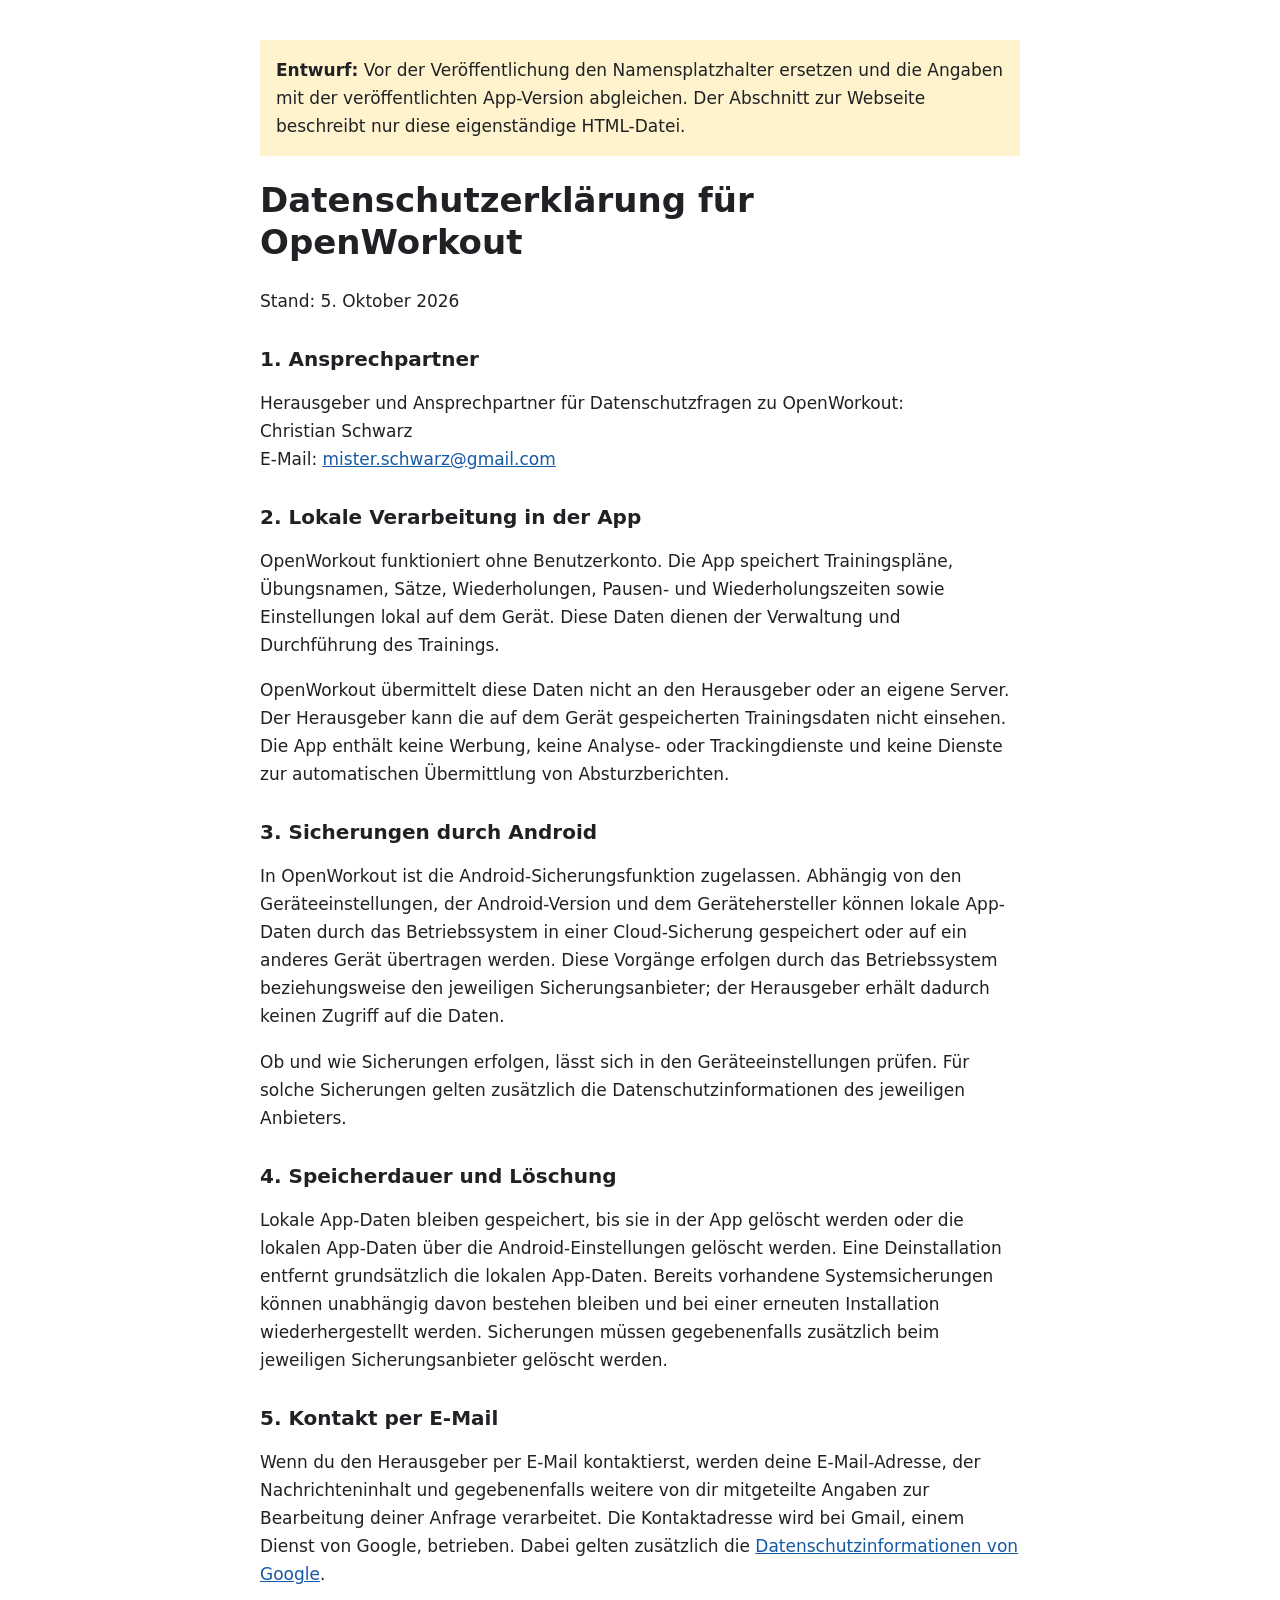
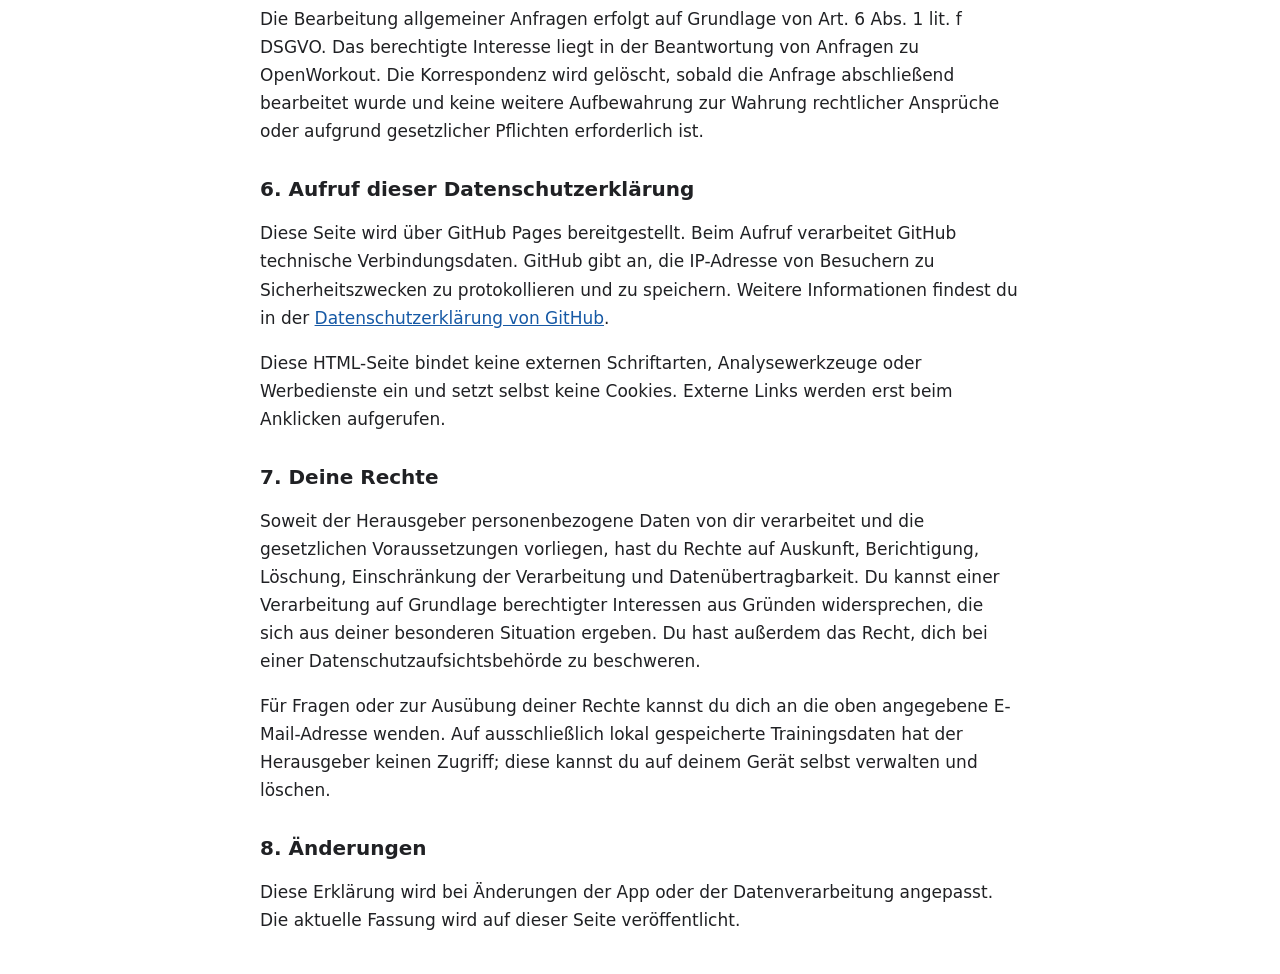
==== openworkout-privacy.html @ 38ae293f "open workout privacy doc" ====
<!doctype html>
<html lang="de">
<head>
  <meta charset="utf-8">
  <meta name="viewport" content="width=device-width, initial-scale=1">
  <title>Datenschutzerklärung – OpenWorkout</title>
  <style>
    body { max-width: 760px; margin: 40px auto; padding: 0 20px; font: 17px/1.65 system-ui, sans-serif; color: #202124; background: #fff; }
    h1, h2 { line-height: 1.25; }
    h2 { margin-top: 32px; font-size: 1.25rem; }
    a { color: #1659a5; }
    .draft { padding: 16px; background: #fff3cd; }
  </style>
</head>
<body>
  <main>
    <p class="draft"><strong>Entwurf:</strong> Vor der Veröffentlichung den Namensplatzhalter ersetzen und die Angaben mit der veröffentlichten App-Version abgleichen. Der Abschnitt zur Webseite beschreibt nur diese eigenständige HTML-Datei.</p>
    <h1>Datenschutzerklärung für OpenWorkout</h1>
    <p>Stand: 5. Oktober 2026</p>

    <h2>1. Ansprechpartner</h2>
    <p>Herausgeber und Ansprechpartner für Datenschutzfragen zu OpenWorkout:<br>
      Christian Schwarz<br>
      E-Mail: <a href="mailto:mister.schwarz@gmail.com">mister.schwarz@gmail.com</a>
    </p>

    <h2>2. Lokale Verarbeitung in der App</h2>
    <p>OpenWorkout funktioniert ohne Benutzerkonto. Die App speichert Trainingspläne, Übungsnamen, Sätze, Wiederholungen, Pausen- und Wiederholungszeiten sowie Einstellungen lokal auf dem Gerät. Diese Daten dienen der Verwaltung und Durchführung des Trainings.</p>
    <p>OpenWorkout übermittelt diese Daten nicht an den Herausgeber oder an eigene Server. Der Herausgeber kann die auf dem Gerät gespeicherten Trainingsdaten nicht einsehen. Die App enthält keine Werbung, keine Analyse- oder Trackingdienste und keine Dienste zur automatischen Übermittlung von Absturzberichten.</p>

    <h2>3. Sicherungen durch Android</h2>
    <p>In OpenWorkout ist die Android-Sicherungsfunktion zugelassen. Abhängig von den Geräteeinstellungen, der Android-Version und dem Gerätehersteller können lokale App-Daten durch das Betriebssystem in einer Cloud-Sicherung gespeichert oder auf ein anderes Gerät übertragen werden. Diese Vorgänge erfolgen durch das Betriebssystem beziehungsweise den jeweiligen Sicherungsanbieter; der Herausgeber erhält dadurch keinen Zugriff auf die Daten.</p>
    <p>Ob und wie Sicherungen erfolgen, lässt sich in den Geräteeinstellungen prüfen. Für solche Sicherungen gelten zusätzlich die Datenschutzinformationen des jeweiligen Anbieters.</p>

    <h2>4. Speicherdauer und Löschung</h2>
    <p>Lokale App-Daten bleiben gespeichert, bis sie in der App gelöscht werden oder die lokalen App-Daten über die Android-Einstellungen gelöscht werden. Eine Deinstallation entfernt grundsätzlich die lokalen App-Daten. Bereits vorhandene Systemsicherungen können unabhängig davon bestehen bleiben und bei einer erneuten Installation wiederhergestellt werden. Sicherungen müssen gegebenenfalls zusätzlich beim jeweiligen Sicherungsanbieter gelöscht werden.</p>

    <h2>5. Kontakt per E-Mail</h2>
    <p>Wenn du den Herausgeber per E-Mail kontaktierst, werden deine E-Mail-Adresse, der Nachrichteninhalt und gegebenenfalls weitere von dir mitgeteilte Angaben zur Bearbeitung deiner Anfrage verarbeitet. Die Kontaktadresse wird bei Gmail, einem Dienst von Google, betrieben. Dabei gelten zusätzlich die <a href="https://policies.google.com/privacy?hl=de">Datenschutzinformationen von Google</a>.</p>
    <p>Die Bearbeitung allgemeiner Anfragen erfolgt auf Grundlage von Art. 6 Abs. 1 lit. f DSGVO. Das berechtigte Interesse liegt in der Beantwortung von Anfragen zu OpenWorkout. Die Korrespondenz wird gelöscht, sobald die Anfrage abschließend bearbeitet wurde und keine weitere Aufbewahrung zur Wahrung rechtlicher Ansprüche oder aufgrund gesetzlicher Pflichten erforderlich ist.</p>

    <h2>6. Aufruf dieser Datenschutzerklärung</h2>
    <p>Diese Seite wird über GitHub Pages bereitgestellt. Beim Aufruf verarbeitet GitHub technische Verbindungsdaten. GitHub gibt an, die IP-Adresse von Besuchern zu Sicherheitszwecken zu protokollieren und zu speichern. Weitere Informationen findest du in der <a href="https://docs.github.com/en/site-policy/privacy-policies/github-general-privacy-statement">Datenschutzerklärung von GitHub</a>.</p>
    <p>Diese HTML-Seite bindet keine externen Schriftarten, Analysewerkzeuge oder Werbedienste ein und setzt selbst keine Cookies. Externe Links werden erst beim Anklicken aufgerufen.</p>

    <h2>7. Deine Rechte</h2>
    <p>Soweit der Herausgeber personenbezogene Daten von dir verarbeitet und die gesetzlichen Voraussetzungen vorliegen, hast du Rechte auf Auskunft, Berichtigung, Löschung, Einschränkung der Verarbeitung und Datenübertragbarkeit. Du kannst einer Verarbeitung auf Grundlage berechtigter Interessen aus Gründen widersprechen, die sich aus deiner besonderen Situation ergeben. Du hast außerdem das Recht, dich bei einer Datenschutzaufsichtsbehörde zu beschweren.</p>
    <p>Für Fragen oder zur Ausübung deiner Rechte kannst du dich an die oben angegebene E-Mail-Adresse wenden. Auf ausschließlich lokal gespeicherte Trainingsdaten hat der Herausgeber keinen Zugriff; diese kannst du auf deinem Gerät selbst verwalten und löschen.</p>

    <h2>8. Änderungen</h2>
    <p>Diese Erklärung wird bei Änderungen der App oder der Datenverarbeitung angepasst. Die aktuelle Fassung wird auf dieser Seite veröffentlicht.</p>
  </main>
</body>
</html>
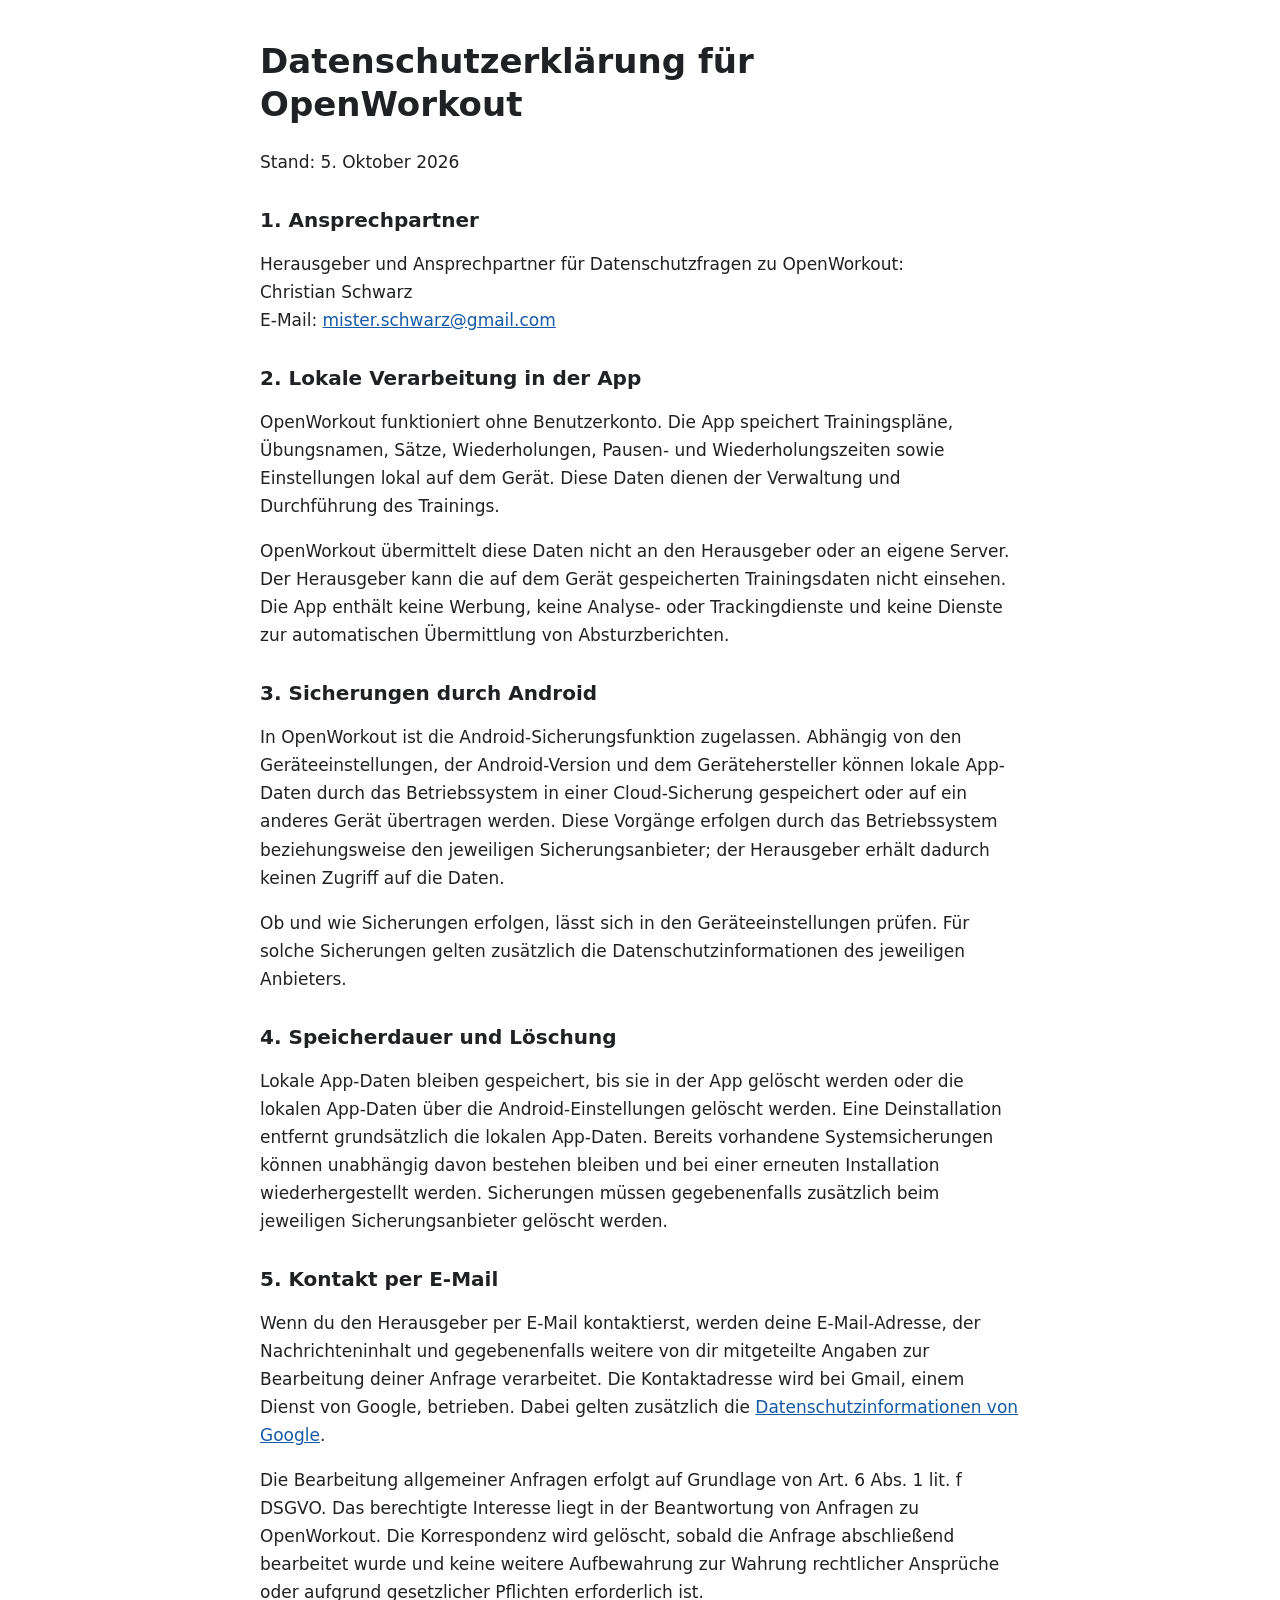
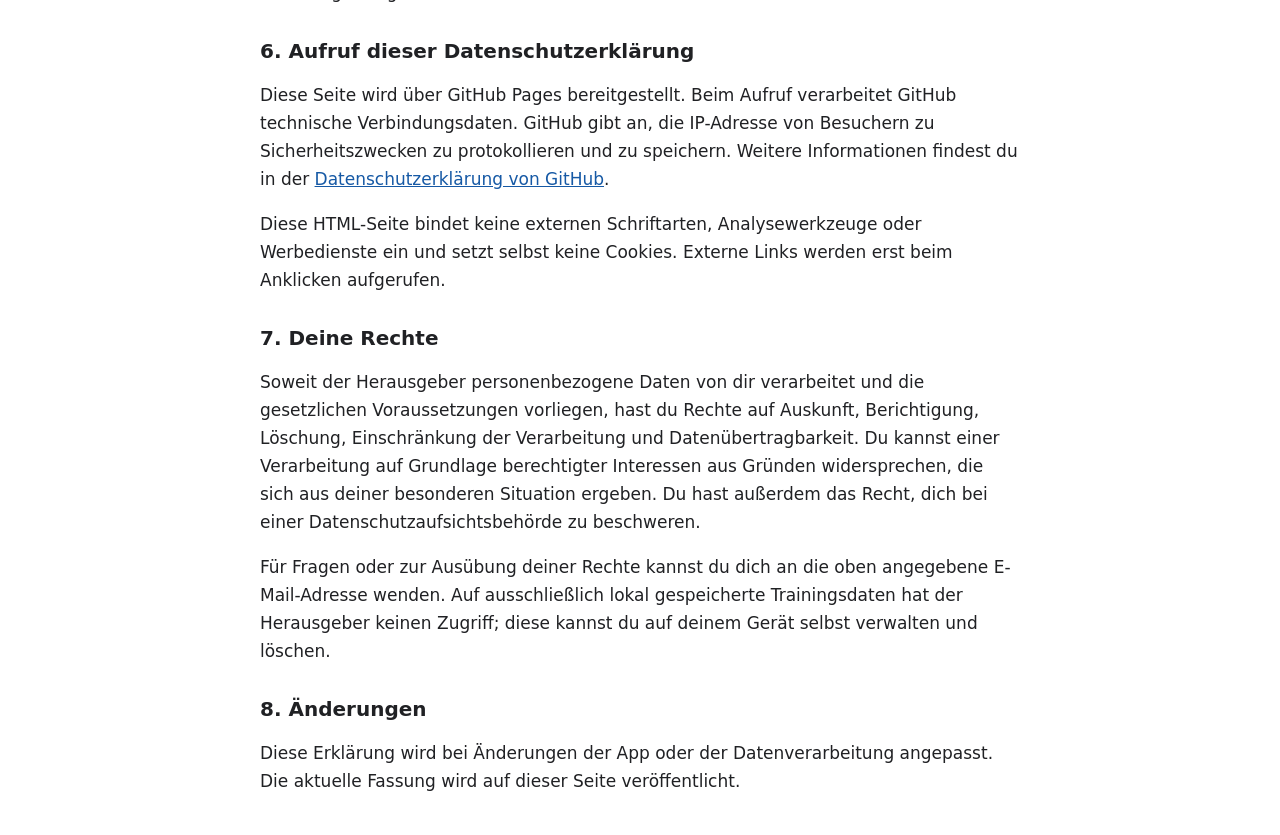
==== commit e3a9e018: "Update privacy policy by removing draft notice Removed draft notice from privacy policy." ====
--- a/openworkout-privacy.html
+++ b/openworkout-privacy.html
@@ -14,7 +14,7 @@
 </head>
 <body>
   <main>
-    <p class="draft"><strong>Entwurf:</strong> Vor der Veröffentlichung den Namensplatzhalter ersetzen und die Angaben mit der veröffentlichten App-Version abgleichen. Der Abschnitt zur Webseite beschreibt nur diese eigenständige HTML-Datei.</p>
+    
     <h1>Datenschutzerklärung für OpenWorkout</h1>
     <p>Stand: 5. Oktober 2026</p>
 
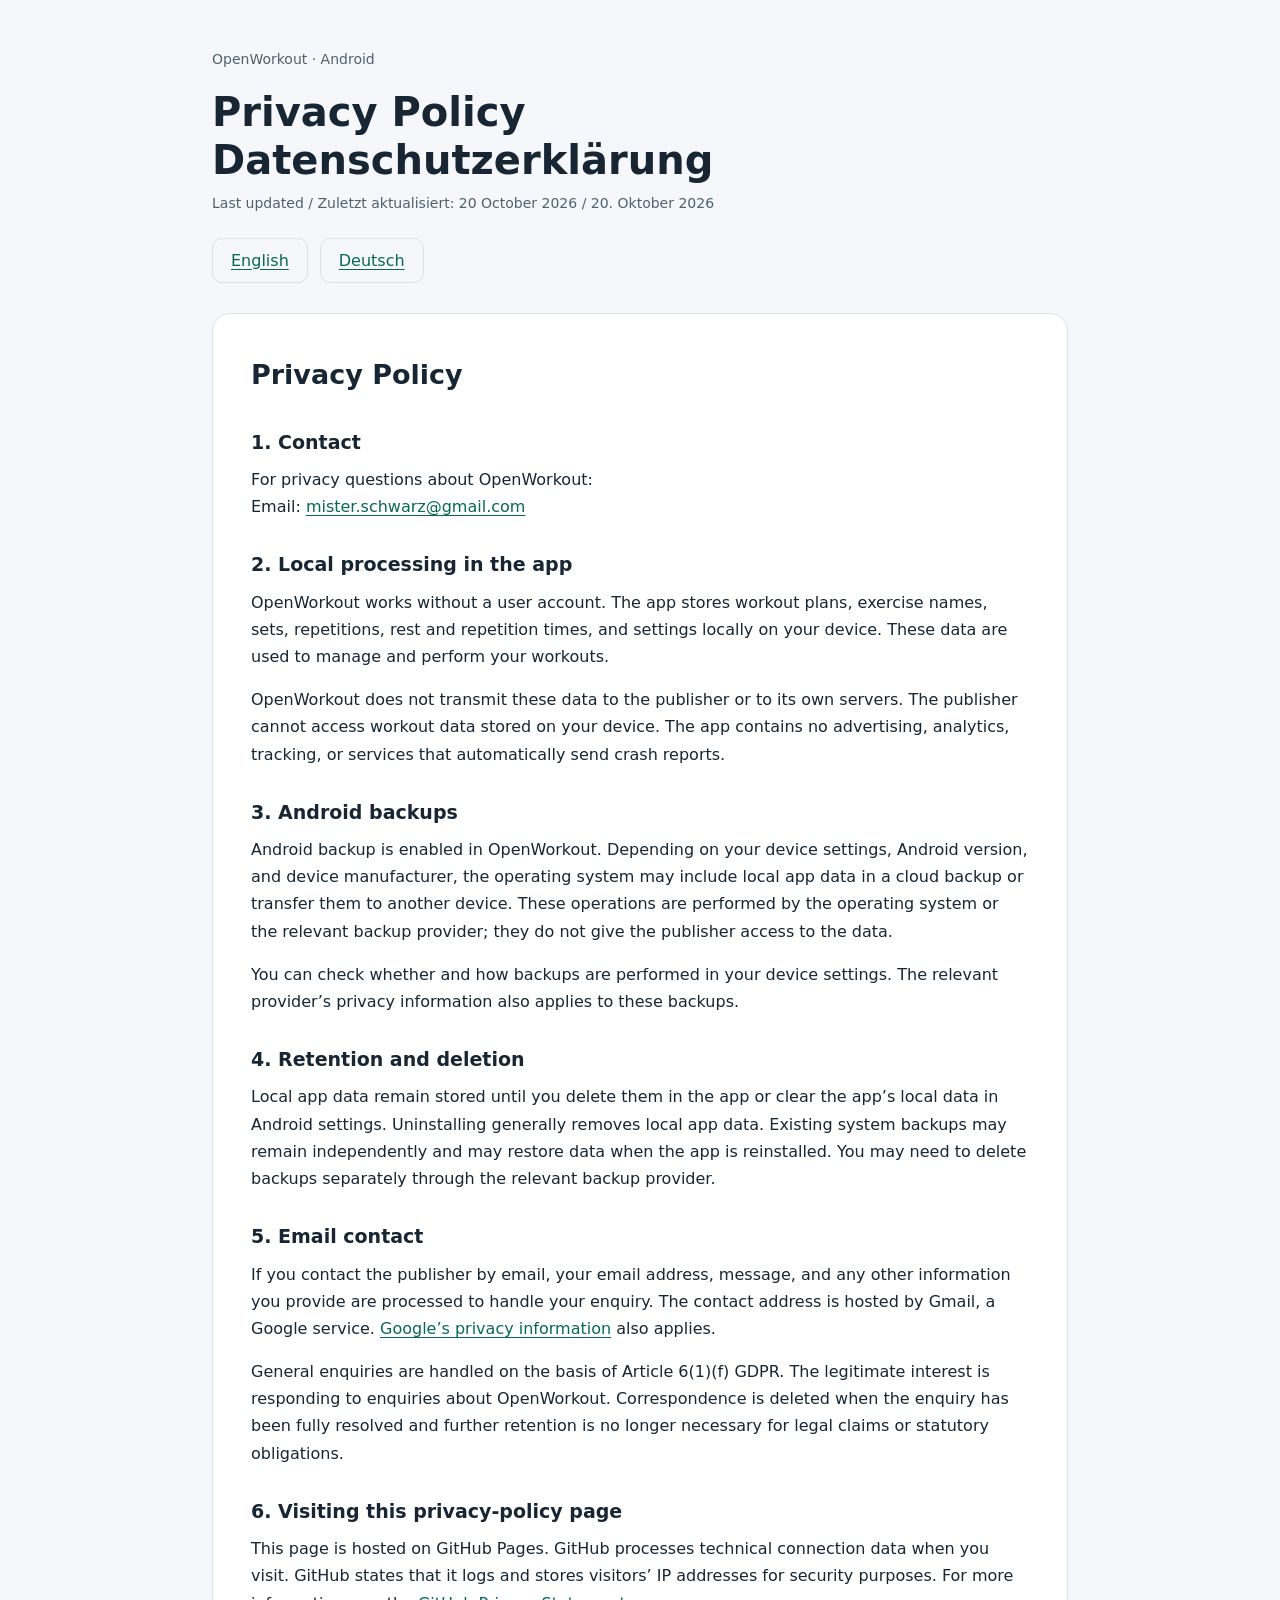
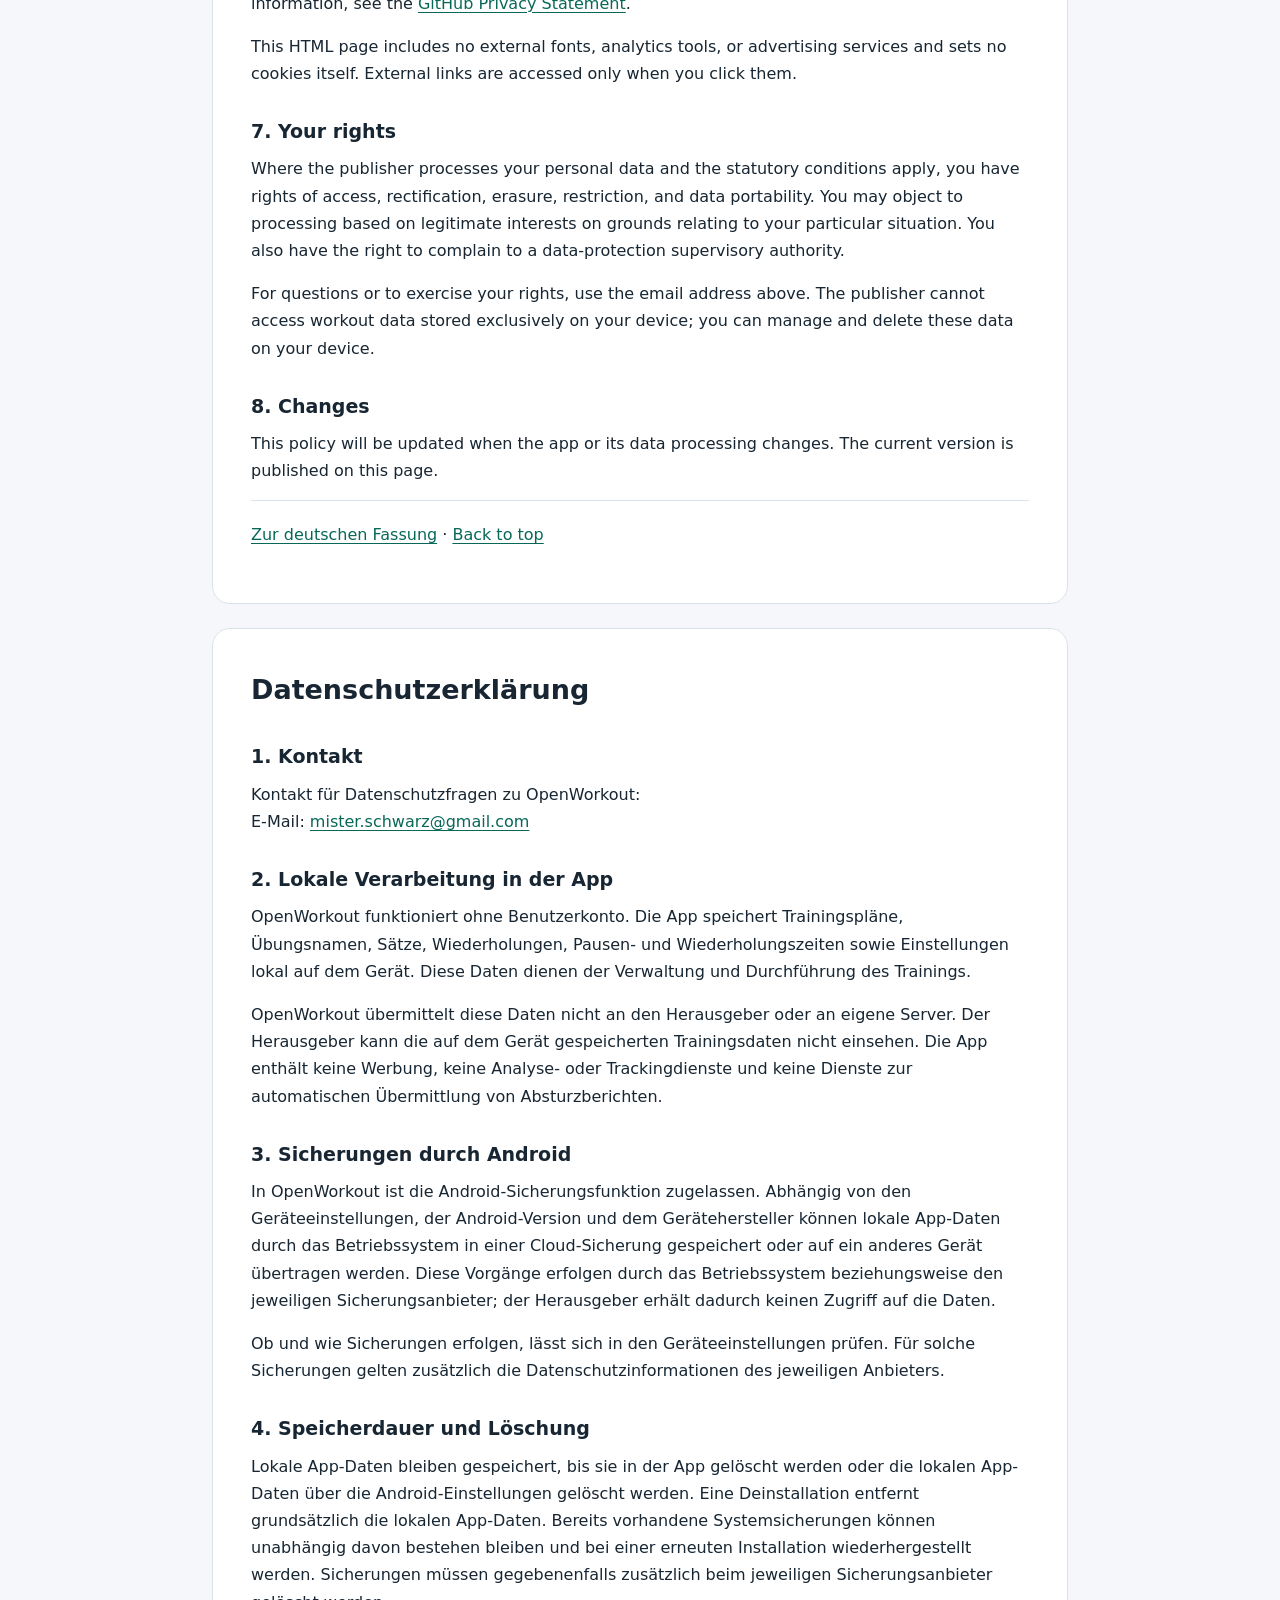
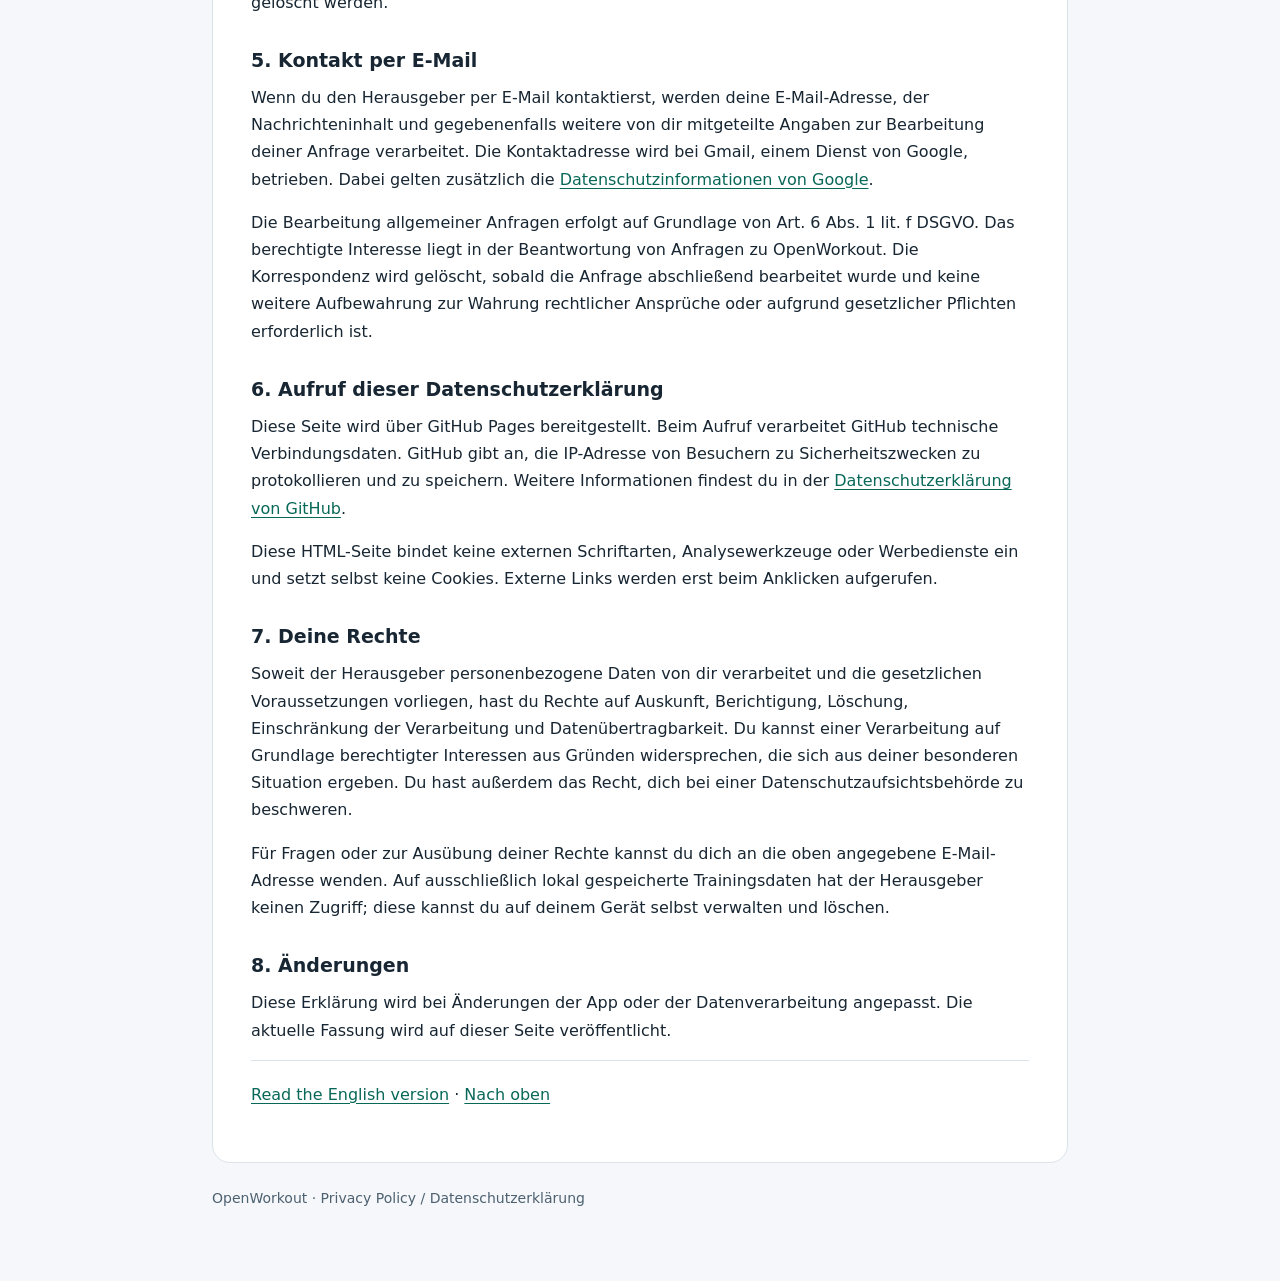
==== commit d58442ab: "updated privacy policy" ====
--- a/openworkout-privacy.html
+++ b/openworkout-privacy.html
@@ -1,54 +1,79 @@
 <!doctype html>
-<html lang="de">
+<html lang="en">
 <head>
   <meta charset="utf-8">
   <meta name="viewport" content="width=device-width, initial-scale=1">
-  <title>Datenschutzerklärung – OpenWorkout</title>
-  <style>
-    body { max-width: 760px; margin: 40px auto; padding: 0 20px; font: 17px/1.65 system-ui, sans-serif; color: #202124; background: #fff; }
-    h1, h2 { line-height: 1.25; }
-    h2 { margin-top: 32px; font-size: 1.25rem; }
-    a { color: #1659a5; }
-    .draft { padding: 16px; background: #fff3cd; }
-  </style>
+  <meta name="description" content="OpenWorkout privacy policy / Datenschutzerklärung — English and Deutsch.">
+  <meta name="color-scheme" content="light dark">
+  <title>OpenWorkout — Privacy Policy / Datenschutzerklärung</title>
+  <link rel="stylesheet" href="assets/css/privacy.css">
 </head>
 <body>
-  <main>
-    
-    <h1>Datenschutzerklärung für OpenWorkout</h1>
-    <p>Stand: 5. Oktober 2026</p>
+<main id="top">
+  <header>
+    <p class="meta">OpenWorkout · Android</p>
+    <h1>Privacy Policy<br><span lang="de">Datenschutzerklärung</span></h1>
+    <p class="meta">Last updated / Zuletzt aktualisiert: <time datetime="2026-10-20">20 October 2026 / 20. Oktober 2026</time></p>
+    <nav aria-label="Languages / Sprachen"><a href="#en" lang="en" hreflang="en">English</a><a href="#de" lang="de" hreflang="de">Deutsch</a></nav>
+  </header>
+  <article id="en" lang="en" aria-labelledby="en-title">
+    <h2 id="en-title">Privacy Policy</h2>
+<h3>1. Contact</h3>
+<p>For privacy questions about OpenWorkout:<br>Email: <a href="mailto:mister.schwarz@gmail.com">mister.schwarz@gmail.com</a></p>
+<h3>2. Local processing in the app</h3>
+<p>OpenWorkout works without a user account. The app stores workout plans, exercise names, sets, repetitions, rest and repetition times, and settings locally on your device. These data are used to manage and perform your workouts.</p>
+<p>OpenWorkout does not transmit these data to the publisher or to its own servers. The publisher cannot access workout data stored on your device. The app contains no advertising, analytics, tracking, or services that automatically send crash reports.</p>
+<h3>3. Android backups</h3>
+<p>Android backup is enabled in OpenWorkout. Depending on your device settings, Android version, and device manufacturer, the operating system may include local app data in a cloud backup or transfer them to another device. These operations are performed by the operating system or the relevant backup provider; they do not give the publisher access to the data.</p>
+<p>You can check whether and how backups are performed in your device settings. The relevant provider’s privacy information also applies to these backups.</p>
+<h3>4. Retention and deletion</h3>
+<p>Local app data remain stored until you delete them in the app or clear the app’s local data in Android settings. Uninstalling generally removes local app data. Existing system backups may remain independently and may restore data when the app is reinstalled. You may need to delete backups separately through the relevant backup provider.</p>
+<h3>5. Email contact</h3>
+<p>If you contact the publisher by email, your email address, message, and any other information you provide are processed to handle your enquiry. The contact address is hosted by Gmail, a Google service. <a href="https://policies.google.com/privacy?hl=en">Google’s privacy information</a> also applies.</p>
+<p>General enquiries are handled on the basis of Article 6(1)(f) GDPR. The legitimate interest is responding to enquiries about OpenWorkout. Correspondence is deleted when the enquiry has been fully resolved and further retention is no longer necessary for legal claims or statutory obligations.</p>
+<h3>6. Visiting this privacy-policy page</h3>
+<p>This page is hosted on GitHub Pages. GitHub processes technical connection data when you visit. GitHub states that it logs and stores visitors’ IP addresses for security purposes. For more information, see the <a href="https://docs.github.com/en/site-policy/privacy-policies/github-general-privacy-statement">GitHub Privacy Statement</a>.</p>
+<p>This HTML page includes no external fonts, analytics tools, or advertising services and sets no cookies itself. External links are accessed only when you click them.</p>
+<h3>7. Your rights</h3>
+<p>Where the publisher processes your personal data and the statutory conditions apply, you have rights of access, rectification, erasure, restriction, and data portability. You may object to processing based on legitimate interests on grounds relating to your particular situation. You also have the right to complain to a data-protection supervisory authority.</p>
+<p>For questions or to exercise your rights, use the email address above. The publisher cannot access workout data stored exclusively on your device; you can manage and delete these data on your device.</p>
+<h3>8. Changes</h3>
+<p>This policy will be updated when the app or its data processing changes. The current version is published on this page.</p>
+    <p class="policy-nav"><a href="#de" lang="de">Zur deutschen Fassung</a> · <a href="#top">Back to top</a></p>
+  </article>
+  <article id="de" lang="de" aria-labelledby="de-title">
+    <h2 id="de-title">Datenschutzerklärung</h2>
+<h3>1. Kontakt</h3>
+    <p>Kontakt für Datenschutzfragen zu OpenWorkout:<br>E-Mail: <a href="mailto:mister.schwarz@gmail.com">mister.schwarz@gmail.com</a></p>
 
-    <h2>1. Ansprechpartner</h2>
-    <p>Herausgeber und Ansprechpartner für Datenschutzfragen zu OpenWorkout:<br>
-      Christian Schwarz<br>
-      E-Mail: <a href="mailto:mister.schwarz@gmail.com">mister.schwarz@gmail.com</a>
-    </p>
-
-    <h2>2. Lokale Verarbeitung in der App</h2>
+    <h3>2. Lokale Verarbeitung in der App</h3>
     <p>OpenWorkout funktioniert ohne Benutzerkonto. Die App speichert Trainingspläne, Übungsnamen, Sätze, Wiederholungen, Pausen- und Wiederholungszeiten sowie Einstellungen lokal auf dem Gerät. Diese Daten dienen der Verwaltung und Durchführung des Trainings.</p>
     <p>OpenWorkout übermittelt diese Daten nicht an den Herausgeber oder an eigene Server. Der Herausgeber kann die auf dem Gerät gespeicherten Trainingsdaten nicht einsehen. Die App enthält keine Werbung, keine Analyse- oder Trackingdienste und keine Dienste zur automatischen Übermittlung von Absturzberichten.</p>
 
-    <h2>3. Sicherungen durch Android</h2>
+    <h3>3. Sicherungen durch Android</h3>
     <p>In OpenWorkout ist die Android-Sicherungsfunktion zugelassen. Abhängig von den Geräteeinstellungen, der Android-Version und dem Gerätehersteller können lokale App-Daten durch das Betriebssystem in einer Cloud-Sicherung gespeichert oder auf ein anderes Gerät übertragen werden. Diese Vorgänge erfolgen durch das Betriebssystem beziehungsweise den jeweiligen Sicherungsanbieter; der Herausgeber erhält dadurch keinen Zugriff auf die Daten.</p>
     <p>Ob und wie Sicherungen erfolgen, lässt sich in den Geräteeinstellungen prüfen. Für solche Sicherungen gelten zusätzlich die Datenschutzinformationen des jeweiligen Anbieters.</p>
 
-    <h2>4. Speicherdauer und Löschung</h2>
+    <h3>4. Speicherdauer und Löschung</h3>
     <p>Lokale App-Daten bleiben gespeichert, bis sie in der App gelöscht werden oder die lokalen App-Daten über die Android-Einstellungen gelöscht werden. Eine Deinstallation entfernt grundsätzlich die lokalen App-Daten. Bereits vorhandene Systemsicherungen können unabhängig davon bestehen bleiben und bei einer erneuten Installation wiederhergestellt werden. Sicherungen müssen gegebenenfalls zusätzlich beim jeweiligen Sicherungsanbieter gelöscht werden.</p>
 
-    <h2>5. Kontakt per E-Mail</h2>
+    <h3>5. Kontakt per E-Mail</h3>
     <p>Wenn du den Herausgeber per E-Mail kontaktierst, werden deine E-Mail-Adresse, der Nachrichteninhalt und gegebenenfalls weitere von dir mitgeteilte Angaben zur Bearbeitung deiner Anfrage verarbeitet. Die Kontaktadresse wird bei Gmail, einem Dienst von Google, betrieben. Dabei gelten zusätzlich die <a href="https://policies.google.com/privacy?hl=de">Datenschutzinformationen von Google</a>.</p>
     <p>Die Bearbeitung allgemeiner Anfragen erfolgt auf Grundlage von Art. 6 Abs. 1 lit. f DSGVO. Das berechtigte Interesse liegt in der Beantwortung von Anfragen zu OpenWorkout. Die Korrespondenz wird gelöscht, sobald die Anfrage abschließend bearbeitet wurde und keine weitere Aufbewahrung zur Wahrung rechtlicher Ansprüche oder aufgrund gesetzlicher Pflichten erforderlich ist.</p>
 
-    <h2>6. Aufruf dieser Datenschutzerklärung</h2>
+    <h3>6. Aufruf dieser Datenschutzerklärung</h3>
     <p>Diese Seite wird über GitHub Pages bereitgestellt. Beim Aufruf verarbeitet GitHub technische Verbindungsdaten. GitHub gibt an, die IP-Adresse von Besuchern zu Sicherheitszwecken zu protokollieren und zu speichern. Weitere Informationen findest du in der <a href="https://docs.github.com/en/site-policy/privacy-policies/github-general-privacy-statement">Datenschutzerklärung von GitHub</a>.</p>
     <p>Diese HTML-Seite bindet keine externen Schriftarten, Analysewerkzeuge oder Werbedienste ein und setzt selbst keine Cookies. Externe Links werden erst beim Anklicken aufgerufen.</p>
 
-    <h2>7. Deine Rechte</h2>
+    <h3>7. Deine Rechte</h3>
     <p>Soweit der Herausgeber personenbezogene Daten von dir verarbeitet und die gesetzlichen Voraussetzungen vorliegen, hast du Rechte auf Auskunft, Berichtigung, Löschung, Einschränkung der Verarbeitung und Datenübertragbarkeit. Du kannst einer Verarbeitung auf Grundlage berechtigter Interessen aus Gründen widersprechen, die sich aus deiner besonderen Situation ergeben. Du hast außerdem das Recht, dich bei einer Datenschutzaufsichtsbehörde zu beschweren.</p>
     <p>Für Fragen oder zur Ausübung deiner Rechte kannst du dich an die oben angegebene E-Mail-Adresse wenden. Auf ausschließlich lokal gespeicherte Trainingsdaten hat der Herausgeber keinen Zugriff; diese kannst du auf deinem Gerät selbst verwalten und löschen.</p>
 
-    <h2>8. Änderungen</h2>
+    <h3>8. Änderungen</h3>
     <p>Diese Erklärung wird bei Änderungen der App oder der Datenverarbeitung angepasst. Die aktuelle Fassung wird auf dieser Seite veröffentlicht.</p>
-  </main>
+    <p class="policy-nav"><a href="#en" lang="en">Read the English version</a> · <a href="#top">Nach oben</a></p>
+  </article>
+  <footer>OpenWorkout · Privacy Policy / Datenschutzerklärung</footer>
+</main>
 </body>
 </html>
--- a/assets/css/privacy.css
+++ b/assets/css/privacy.css
@@ -0,0 +1,14 @@
+:root { color-scheme:light dark; --bg:#f5f7fa; --card:#fff; --text:#172632; --muted:#4d6170; --accent:#086858; --line:#dbe3e8; }
+    * { box-sizing:border-box; } body { margin:0; background:var(--bg); color:var(--text); font:16px/1.7 system-ui,-apple-system,"Segoe UI",sans-serif; }
+    main { max-width:900px; margin:auto; padding:40px 22px 70px; } header { margin-bottom:30px; }
+    h1 { font-size:clamp(28px,5vw,40px); line-height:1.2; margin:8px 0; } h2 { font-size:27px; margin:0 0 16px; } h3 { font-size:19px; margin:28px 0 8px; }
+    p { margin:8px 0 16px; } a { color:var(--accent); text-underline-offset:3px; } a:focus-visible { outline:3px solid var(--accent); outline-offset:4px; }
+    nav { display:flex; gap:12px; flex-wrap:wrap; margin-top:22px; } nav a { padding:8px 18px; border:1px solid var(--line); border-radius:10px; }
+    article { background:var(--card); border:1px solid var(--line); border-radius:18px; padding:clamp(20px,4vw,38px); margin:24px 0; scroll-margin-top:20px; }
+    .meta,footer { color:var(--muted); font-size:14px; } .summary { border-left:4px solid var(--accent); padding:8px 18px; }
+    ul { padding-left:24px; } li { margin:9px 0; } code { overflow-wrap:anywhere; } address { font-style:normal; }
+    @media(prefers-color-scheme:dark) { :root { --bg:#0b1218; --card:#14212b; --text:#f0f6fa; --muted:#b1c2cd; --accent:#53e2c2; --line:#29404f; } }
+    @media print { body { background:#fff; color:#111; } main { max-width:none; padding:0; } article { border:0; padding:0; page-break-before:always; } article:first-of-type { page-break-before:auto; } nav { display:none; } a { color:inherit; } }
+  
+    .policy-nav { padding-top: 20px; border-top: 1px solid var(--line); }
+    address, a { overflow-wrap: anywhere; }
